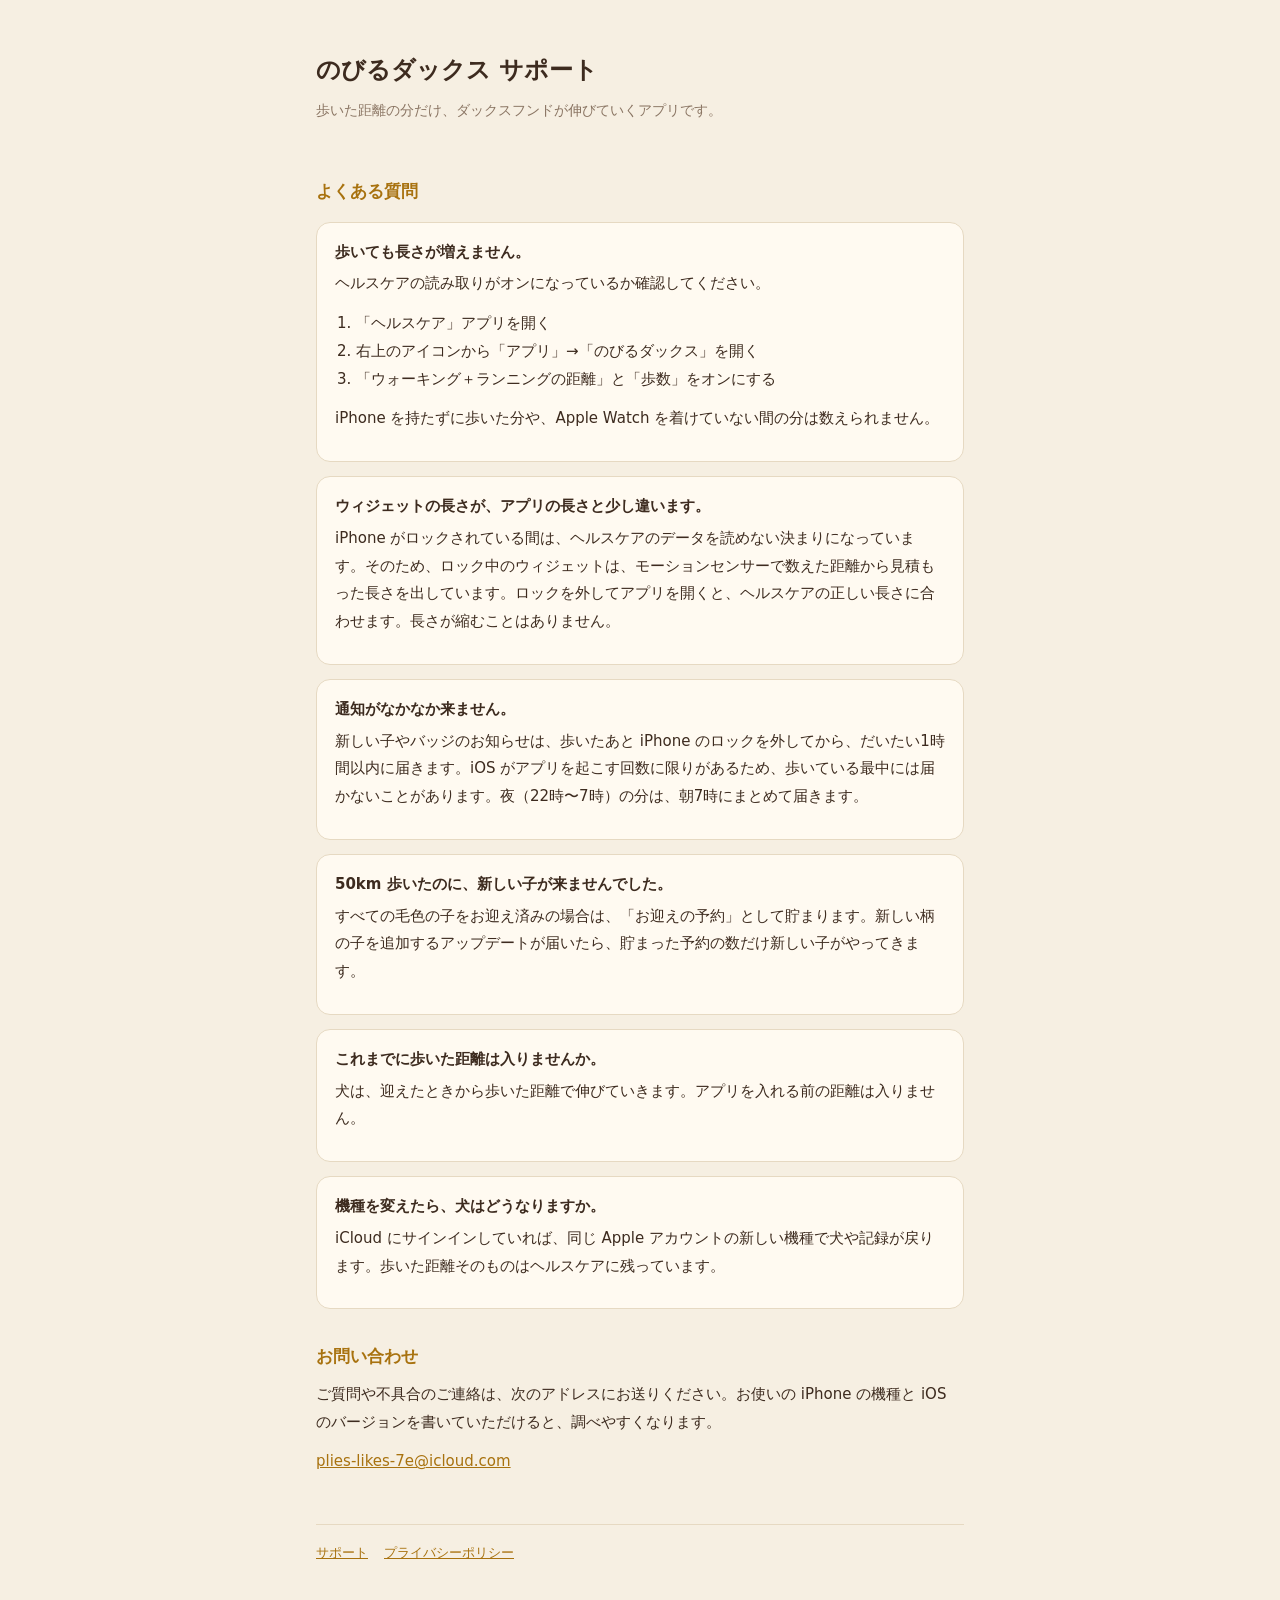
==== index.html @ 43f11c04 "Add files via upload" ====
<!doctype html>
<html lang="ja">
<head>
<meta charset="utf-8">
<meta name="viewport" content="width=device-width,initial-scale=1">
<title>のびるダックス サポート</title>
<link rel="stylesheet" href="style.css">
</head>
<body>
<div class="wrap">
<header>
  <h1>のびるダックス サポート</h1>
  <p class="tag">歩いた距離の分だけ、ダックスフンドが伸びていくアプリです。</p>
</header>

<h2>よくある質問</h2>

<div class="card">
  <p class="q">歩いても長さが増えません。</p>
  <p>ヘルスケアの読み取りがオンになっているか確認してください。</p>
  <ol>
    <li>「ヘルスケア」アプリを開く</li>
    <li>右上のアイコンから「アプリ」→「のびるダックス」を開く</li>
    <li>「ウォーキング＋ランニングの距離」と「歩数」をオンにする</li>
  </ol>
  <p>iPhone を持たずに歩いた分や、Apple Watch を着けていない間の分は数えられません。</p>
</div>

<div class="card">
  <p class="q">ウィジェットの長さが、アプリの長さと少し違います。</p>
  <p>iPhone がロックされている間は、ヘルスケアのデータを読めない決まりになっています。そのため、ロック中のウィジェットは、モーションセンサーで数えた距離から見積もった長さを出しています。ロックを外してアプリを開くと、ヘルスケアの正しい長さに合わせます。長さが縮むことはありません。</p>
</div>

<div class="card">
  <p class="q">通知がなかなか来ません。</p>
  <p>新しい子やバッジのお知らせは、歩いたあと iPhone のロックを外してから、だいたい1時間以内に届きます。iOS がアプリを起こす回数に限りがあるため、歩いている最中には届かないことがあります。夜（22時〜7時）の分は、朝7時にまとめて届きます。</p>
</div>

<div class="card">
  <p class="q">50km 歩いたのに、新しい子が来ませんでした。</p>
  <p>すべての毛色の子をお迎え済みの場合は、「お迎えの予約」として貯まります。新しい柄の子を追加するアップデートが届いたら、貯まった予約の数だけ新しい子がやってきます。</p>
</div>

<div class="card">
  <p class="q">これまでに歩いた距離は入りませんか。</p>
  <p>犬は、迎えたときから歩いた距離で伸びていきます。アプリを入れる前の距離は入りません。</p>
</div>

<div class="card">
  <p class="q">機種を変えたら、犬はどうなりますか。</p>
  <p>iCloud にサインインしていれば、同じ Apple アカウントの新しい機種で犬や記録が戻ります。歩いた距離そのものはヘルスケアに残っています。</p>
</div>

<h2>お問い合わせ</h2>
<p>ご質問や不具合のご連絡は、次のアドレスにお送りください。お使いの iPhone の機種と iOS のバージョンを書いていただけると、調べやすくなります。</p>
<p><a href="mailto:plies-likes-7e@icloud.com?subject=%E3%81%AE%E3%81%B3%E3%82%8B%E3%83%80%E3%83%83%E3%82%AF%E3%82%B9">plies-likes-7e@icloud.com</a></p>

<footer><nav><a href="index.html">サポート</a><a href="privacy.html">プライバシーポリシー</a></nav></footer>
</div>
</body>
</html>
---- style.css ----
:root{--bg:#F6EFE2;--card:#FFFAF1;--line:#E6D9C2;--ink:#3D2B1F;--soft:#8A7563;--accent:#A8720F}
@media (prefers-color-scheme: dark){:root{--bg:#1F1813;--card:#2B221B;--line:#3A2E25;--ink:#F3E9DA;--soft:#B19F8C;--accent:#E0A43A}}
*{box-sizing:border-box}
body{margin:0;background:var(--bg);color:var(--ink);font-family:"Hiragino Maru Gothic ProN","Hiragino Sans","Noto Sans JP",system-ui,sans-serif;font-size:15px;line-height:1.85;-webkit-font-smoothing:antialiased}
.wrap{max-width:680px;margin:0 auto;padding:0 16px 80px}
header{padding:48px 0 20px}
h1{font-size:24px;margin:0 0 6px}
.tag{margin:0;color:var(--soft);font-size:14px}
h2{font-size:17px;margin:32px 0 8px;color:var(--accent)}
p{margin:0 0 12px}
ol{margin:0 0 12px;padding-left:1.4em}
a{color:var(--accent)}
.card{background:var(--card);border:1px solid var(--line);border-radius:14px;padding:16px 18px;margin:14px 0}
.q{font-weight:700;margin-bottom:4px}
nav a{margin-right:16px}
footer{margin-top:48px;padding-top:16px;border-top:1px solid var(--line);color:var(--soft);font-size:13px}
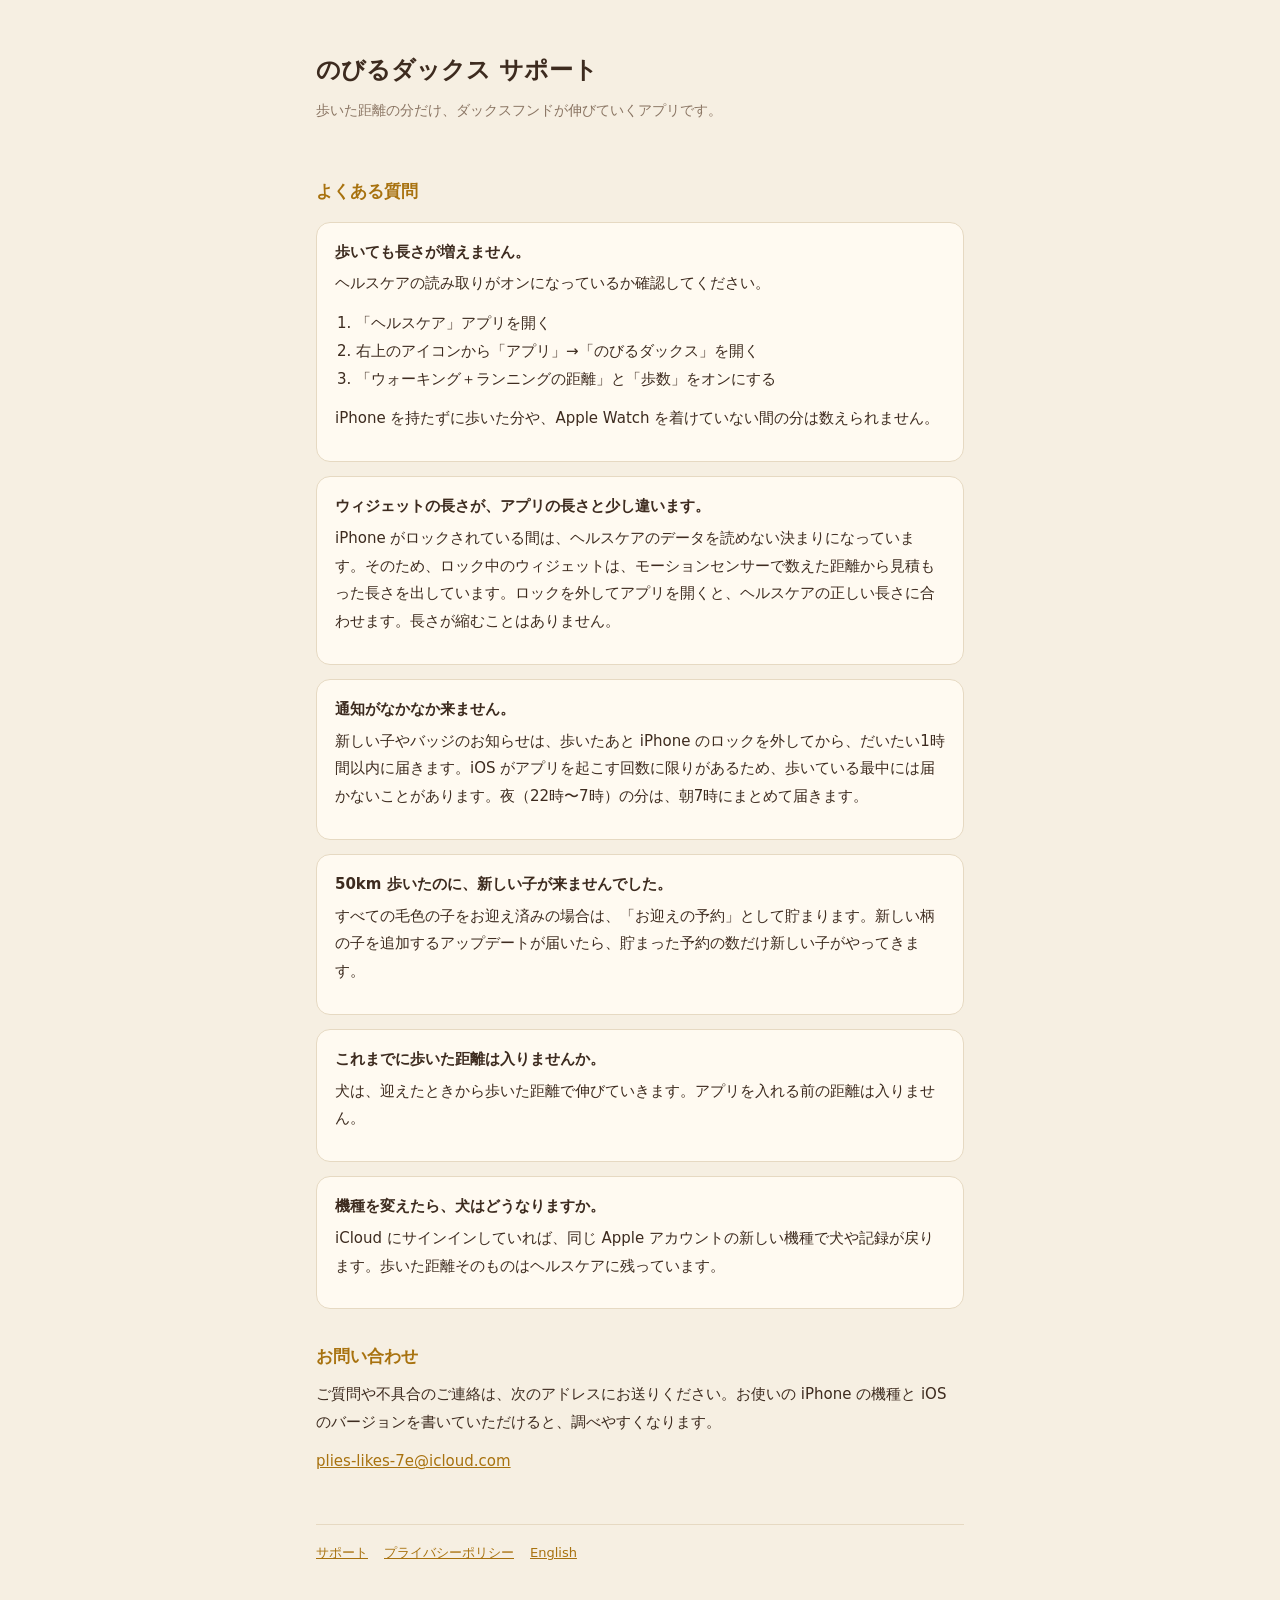
==== commit ed12a5c5: "Add files via upload" ====
--- a/index.html
+++ b/index.html
@@ -55,7 +55,7 @@
 <p>ご質問や不具合のご連絡は、次のアドレスにお送りください。お使いの iPhone の機種と iOS のバージョンを書いていただけると、調べやすくなります。</p>
 <p><a href="mailto:plies-likes-7e@icloud.com?subject=%E3%81%AE%E3%81%B3%E3%82%8B%E3%83%80%E3%83%83%E3%82%AF%E3%82%B9">plies-likes-7e@icloud.com</a></p>
 
-<footer><nav><a href="index.html">サポート</a><a href="privacy.html">プライバシーポリシー</a></nav></footer>
+<footer><nav><a href="index.html">サポート</a><a href="privacy.html">プライバシーポリシー</a><a href="en/index.html">English</a></nav></footer>
 </div>
 </body>
 </html>
